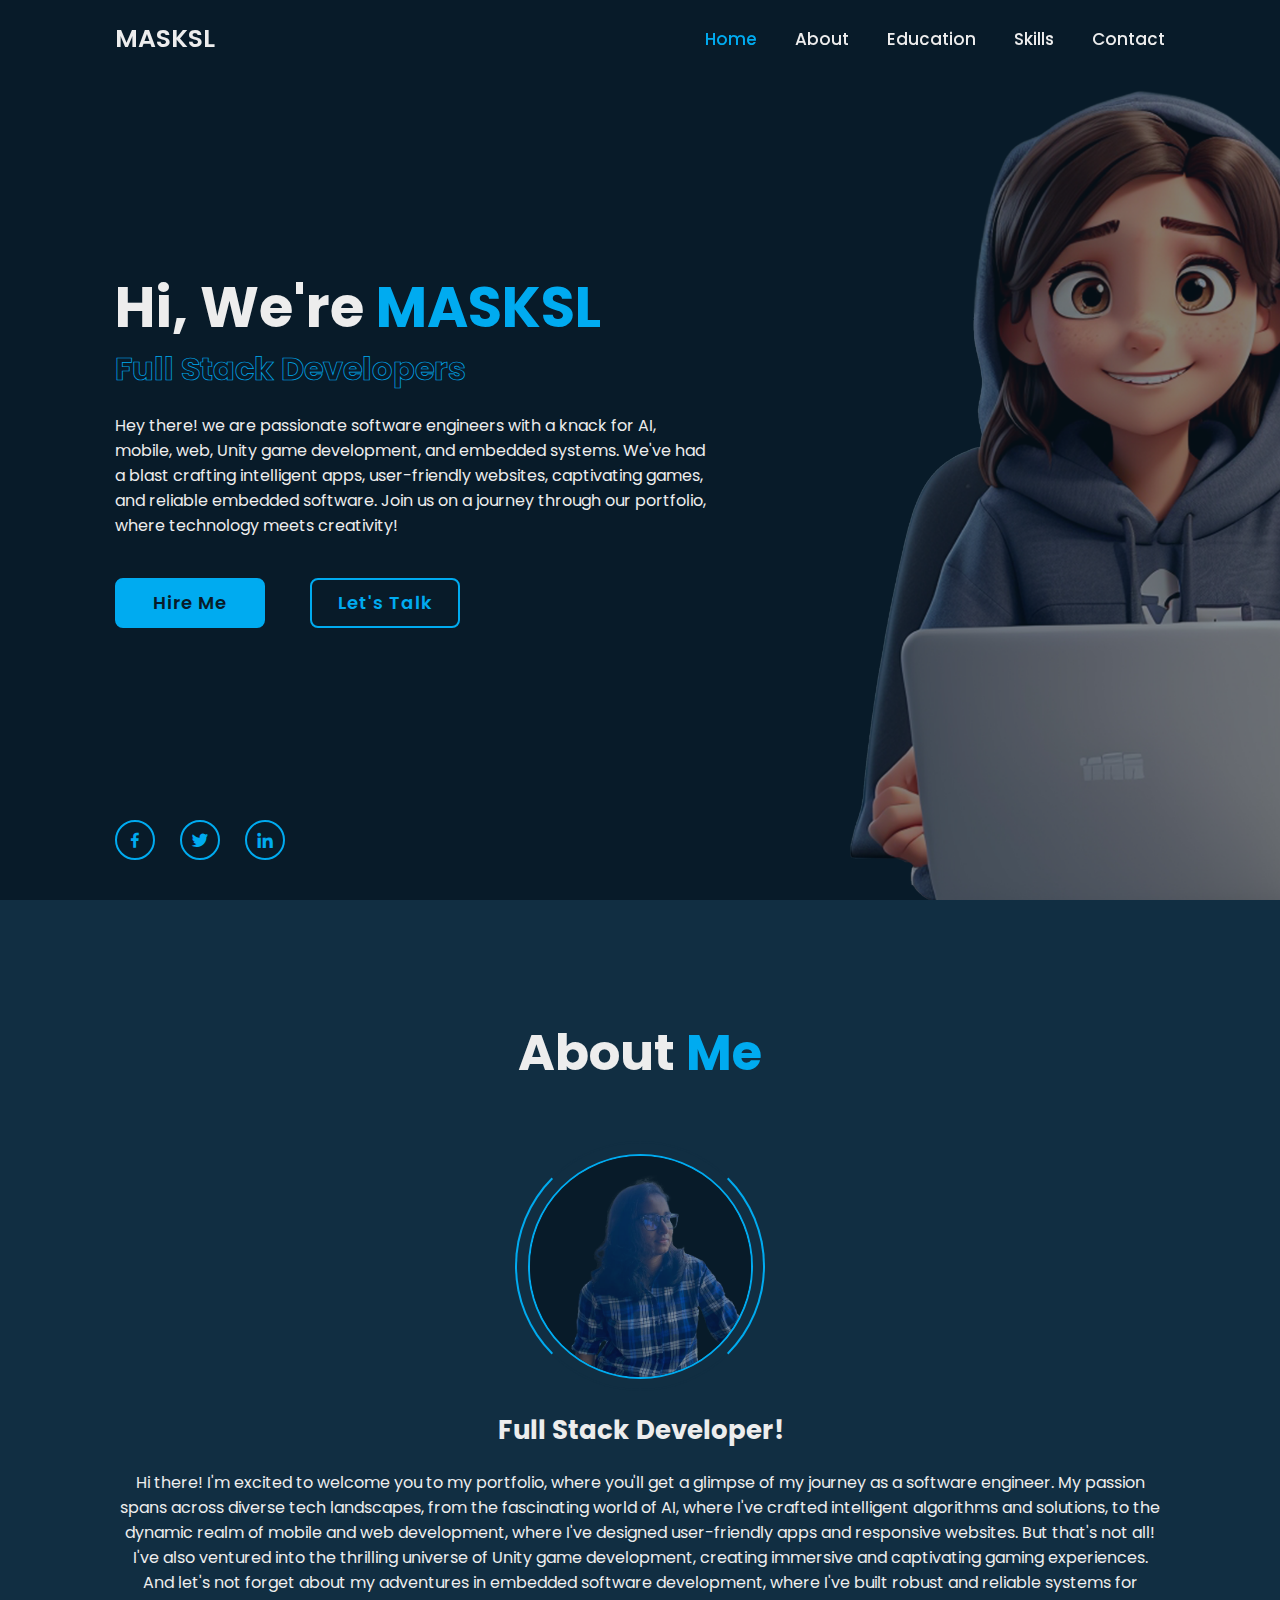
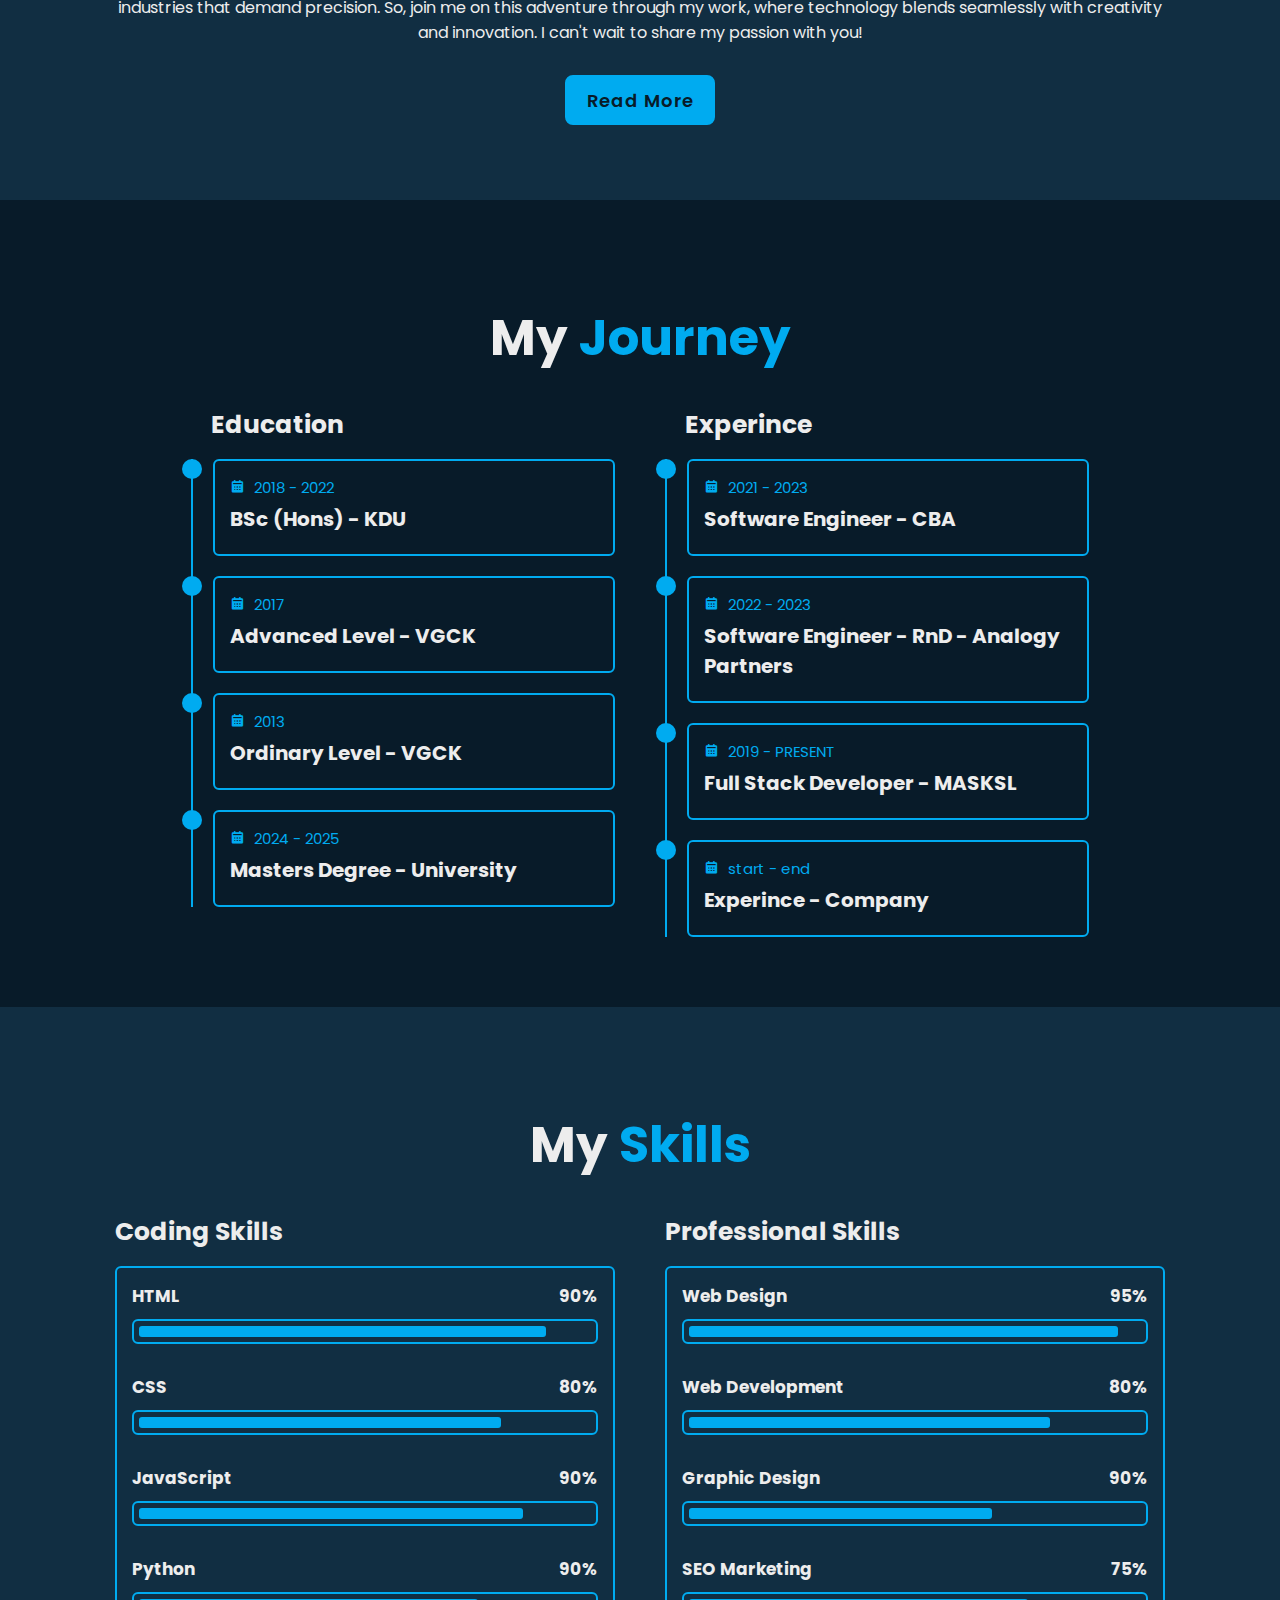
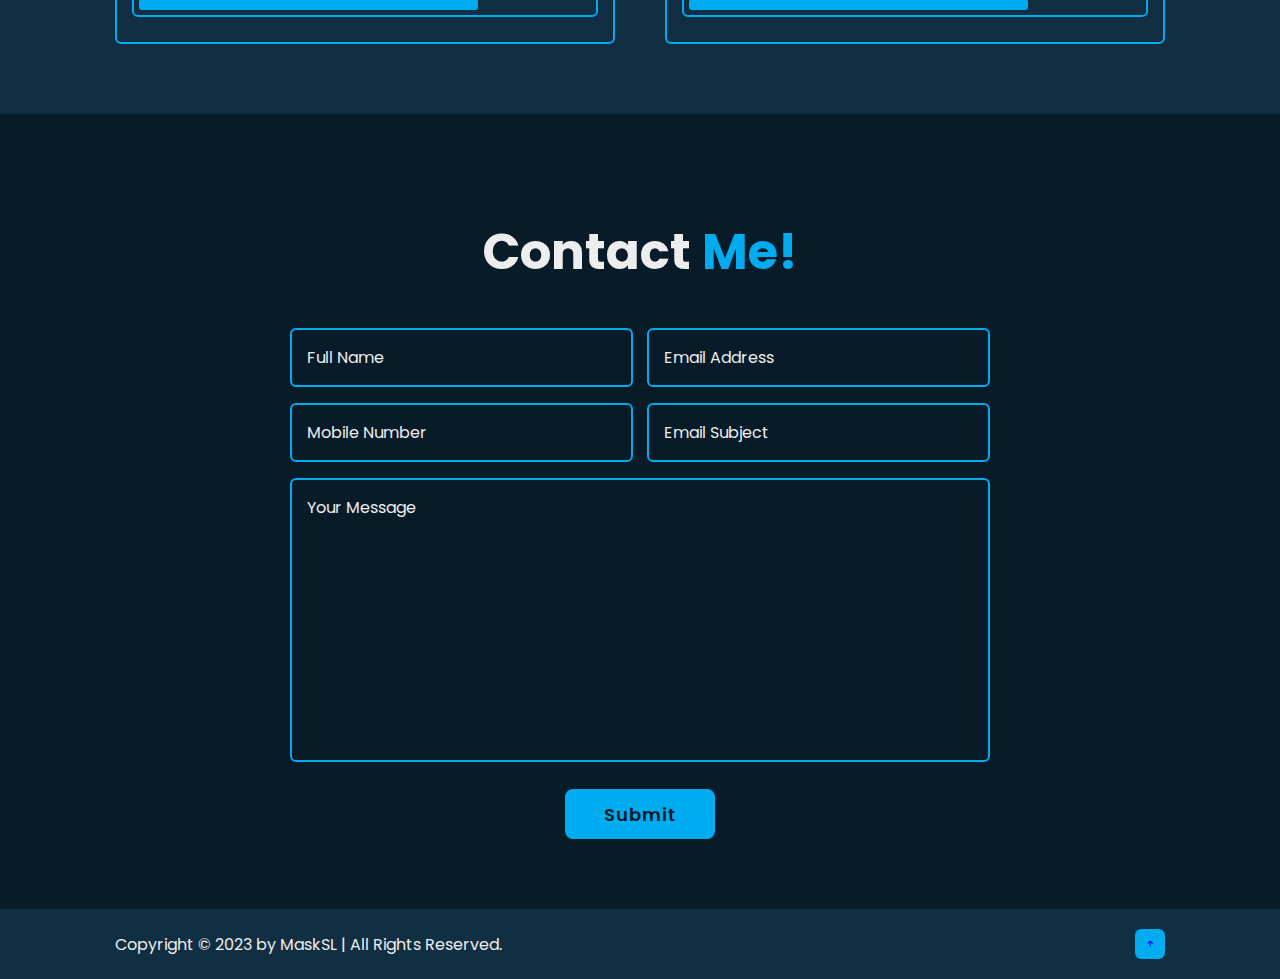
==== index.html @ a78fcccd "updating index, css and javascript" ====
<!DOCTYPE html>
<html lang="en">

<head>
    <meta charset="UTF-8">
    <meta http-equiv="X-UA-Compatible" content="IE=edge">
    <meta name="viewport" content="width=device-width, initial-scale=1.0">
    <title>Complete Responsive Personal Portfolio Website HTML CSS Javascript | Codehal</title>

    <link rel="stylesheet" href="css/style.css">

    <!-- box icons -->
    <link href='https://unpkg.com/boxicons@2.1.4/css/boxicons.min.css' rel='stylesheet'>
</head>

<body>

    <!-- header design -->
    <header class="header">
        <a href="#" class="logo">MASKSL</a>

        <div class="bx bx-menu" id="menu-icon"></div>

        <nav class="navbar">
            <a href="#home" class="active">Home</a>
            <a href="#about">About</a>
            <a href="#education">Education</a>
            <a href="#skills">Skills</a>
            <a href="#contact">Contact</a>
        </nav>
    </header>

    <!-- home section design -->
    <section class="home" id="home">
        <div class="home-content">
            <h1>Hi, We're <span>MASKSL</span></h1>
            <div class="text-animate">
                <h3>Full Stack Developers</h3>
            </div>
            <p>Hey there! we are passionate software engineers with a knack for AI, mobile, web, Unity game 
                development, and embedded systems. We've had a blast crafting intelligent apps, user-friendly 
                websites, captivating games, and reliable embedded software. Join us on a journey through 
                our portfolio, where technology meets creativity! </p>

                <div class="btn-box">
                    <a href="#" class="btn">Hire Me</a>
                    <a href="#" class="btn">Let's Talk</a>
                </div>
        </div>

        <div class="home-sci">
            <a href="#"><i class="bx bxl-facebook"></i></a>
            <a href="#"><i class="bx bxl-twitter"></i></a>
            <a href="#"><i class="bx bxl-linkedin"></i></a>
        </div>

        <div class="home-imgHover"></div>
    </section>

    <!-- about section design -->
    <section class="about" id="about">
        <h2 class="heading">About <span>Me</span></h2>

        <div class="about-img">
            <img src="images/about3.png" alt="">
            <span class="circle-spin"></span>
        </div>

        <div class="about-content">
            <h3>Full Stack Developer!</h3>
            <p>Hi there! I'm excited to welcome you to my portfolio, where you'll get 
                a glimpse of my journey as a software engineer. My passion spans 
                across diverse tech landscapes, from the fascinating world of AI, 
                where I've crafted intelligent algorithms and solutions, to the 
                dynamic realm of mobile and web development, where I've designed 
                user-friendly apps and responsive websites.

                But that's not all! I've also ventured into the thrilling universe 
                of Unity game development, creating immersive and captivating gaming 
                experiences. And let's not forget about my adventures in embedded 
                software development, where I've built robust and reliable systems 
                for industries that demand precision.
                
                So, join me on this adventure through my work, where technology 
                blends seamlessly with creativity and innovation. I can't wait 
                to share my passion with you!</p>

                <div class="btn-box btns">
                    <a href="#" class="btn">Read More</a>
                </div>
        </div>
    </section>

    <!-- education section design -->
    <section class="education" id="education">
        <h2 class="heading">My <span>Journey</span></h2>

        <div class="education-row">
            <div class="education-column">
                <h3 class="title">Education</h3>

                <div class="education-box">
                    <div class="education-content">
                        <div class="content">
                            <div class="year"><i class="bx bxs-calendar"></i> 2018 - 2022</div>
                            <h3>BSc (Hons) - KDU</h3>
                            <p></p>
                        </div>
                    </div>

                    <div class="education-content">
                        <div class="content">
                            <div class="year"><i class="bx bxs-calendar"></i> 2017 </div>
                            <h3>Advanced Level - VGCK</h3>
                            <p></p>
                        </div>
                    </div>

                    <div class="education-content">
                        <div class="content">
                            <div class="year"><i class="bx bxs-calendar"></i> 2013 </div>
                            <h3>Ordinary Level - VGCK</h3>
                            <p></p>
                        </div>
                    </div>

                    <div class="education-content">
                        <div class="content">
                            <div class="year"><i class="bx bxs-calendar"></i> 2024 - 2025 </div>
                            <h3>Masters Degree - University</h3>
                            <p></p>
                        </div>
                    </div>
                </div>
            </div>

            <div class="education-column">
                <h3 class="title">Experince</h3>

                <div class="education-box">
                    <div class="education-content">
                        <div class="content">
                            <div class="year"><i class="bx bxs-calendar"></i> 2021 - 2023</div>
                            <h3>Software Engineer - CBA</h3>
                            <p></p>
                        </div>
                    </div>

                    <div class="education-content">
                        <div class="content">
                            <div class="year"><i class="bx bxs-calendar"></i> 2022 - 2023 </div>
                            <h3>Software Engineer - RnD - Analogy Partners </h3>
                            <p></p>
                        </div>
                    </div>

                    <div class="education-content">
                        <div class="content">
                            <div class="year"><i class="bx bxs-calendar"></i> 2019 - PRESENT </div>
                            <h3>Full Stack Developer - MASKSL</h3>
                            <p></p>
                        </div>
                    </div>

                    <div class="education-content">
                        <div class="content">
                            <div class="year"><i class="bx bxs-calendar"></i> start - end </div>
                            <h3>Experince - Company</h3>
                            <p></p>
                        </div>
                    </div>
                </div>
            </div>
        </div>
    </section>

    <!-- skills section design -->
    <section class="skills" id="skills">
        <h2 class="heading">My <span>Skills</span></h2>

        <div class="skills-row">
            <div class="skills-column">
                <h3 class="title">Coding Skills</h3>

                <div class="skills-box">
                    <div class="skills-content">
                        <div class="progress">
                            <h3>HTML <span>90%</span></h3>
                            <div class="bar"><span></span></div>
                        </div>

                        <div class="progress">
                            <h3>CSS <span>80%</span></h3>
                            <div class="bar"><span></span></div>
                        </div>

                        <div class="progress">
                            <h3>JavaScript <span>90%</span></h3>
                            <div class="bar"><span></span></div>
                        </div>

                        <div class="progress">
                            <h3>Python <span>90%</span></h3>
                            <div class="bar"><span></span></div>
                        </div>
                    </div>
                </div>
            </div>

            <div class="skills-column">
                <h3 class="title">Professional Skills</h3>

                <div class="skills-box">
                    <div class="skills-content">
                        <div class="progress">
                            <h3>Web Design<span>95%</span></h3>
                            <div class="bar"><span></span></div>
                        </div>

                        <div class="progress">
                            <h3>Web Development <span>80%</span></h3>
                            <div class="bar"><span></span></div>
                        </div>

                        <div class="progress">
                            <h3>Graphic Design <span>90%</span></h3>
                            <div class="bar"><span></span></div>
                        </div>

                        <div class="progress">
                            <h3>SEO Marketing <span>75%</span></h3>
                            <div class="bar"><span></span></div>
                        </div>
                    </div>
                </div>
            </div>
        </div>
    </section>

    <!-- contact section design -->
    <section class="contact" id="contact">
        <h2 class="heading">Contact <span>Me!</span></h2>
    
        <form action="#">
            <div class="input-box">
                <div class="input-field">
                    <input type="text" placeholder="Full Name" required>
                    <span class="focus"></span>
                </div>
                <div class="input-field">
                    <input type="text" placeholder="Email Address" required>
                    <span class="focus"></span>
                </div>
            </div>

            <div class="input-box">
                <div class="input-field">
                    <input type="number" placeholder="Mobile Number" required>
                    <span class="focus"></span>
                </div>
                <div class="input-field">
                    <input type="text" placeholder="Email Subject" required>
                    <span class="focus"></span>
                </div>
            </div>

            <div class="textarea-field">
                <textarea name="" id="" cols="30" rows="10" placeholder="Your Message" required></textarea>
                <span class="focus"></span>
            </div>

            <div class="btn-box btns">
                <button type="submit" class="btn">Submit</button>
            </div>
        </form>
    </section>

    <!-- footer design -->
    <footer class="footer">
        <div class="footer-text">
            <p>Copyright &copy; 2023 by MaskSL | All Rights Reserved.</p>
        </div>

        <div class="footer-iconTop">
            <a href="#"><i class="bx bx-up-arrow-alt"></i></a>
        </div>
    </footer>


    <script src="js/script.js"></script>
</body>

</html>
---- css/style.css ----
@import url('https://fonts.googleapis.com/css2?family=Poppins:wght@300;400;500;600;700;800;900&display=swap');

* {
    margin: 0;
    padding: 0;
    box-sizing: border-box;
    text-decoration: none;
    border: none;
    outline: none;
    scroll-behavior: smooth;
    font-family: 'Poppins', sans-serif;
}

:root {
    --bg-color: #081b29;
    --second-bg-color: #112e42;
    --text-color: #ededed;
    --main-color: #00abf0;
}

html {
    font-size: 62.5%;
    overflow-x: hidden;
}

body {
    background: var(--bg-color);
    color: var(--text-color);
}

.header {
    position: fixed;
    top: 0;
    left: 0;
    width: 100%;
    padding: 2rem 9%;
    background: transparent;
    display: flex;
    justify-content: space-between;
    align-items: center;
    z-index: 100;
}

.logo {
    font-size: 2.5rem;
    color: var(--text-color);
    font-weight: 600;
}

.navbar a {
    font-size: 1.7rem;
    color: var(--text-color);
    font-weight: 500;
    margin-left: 3.5rem;
    transition: .3s;
}

.navbar a:hover,
.navbar a.active {
    color: var(--main-color);
}

#menu-icon {
    font-size: 3.6rem;
    color: var(--text-color);
    cursor: pointer;
    display: none;
}

section {
    min-height: 100vh;
    padding: 10rem 9% 2rem;
}

.home {
    display: flex;
    align-items: center;
    padding: 0 9%;
    background: url('/images/home o.png') no-repeat; 
    background-size: cover;
    background-position: center;
}

.home-content {
    max-width: 60rem;
}

.home-content h1 {
    font-size: 5.6rem;
    font-weight: 700;
    line-height: 1.3;
}

.home-content .text-animate {
    position: relative;
    width: 42.8rem;
}

.home-content .text-animate h3 {
    font-size: 3.2rem;
    font-weight: 700;
    color: transparent;
    -webkit-text-stroke: .7px var(--main-color);
}

.home-content p {
    font-size: 1.6rem;
    margin: 2rem 0 4rem;
}

.btn-box {
    position: relative;
    display: flex;
    justify-content: space-between;
    width: 34.5rem;
    height: 5rem;
}

.btn-box .btn {
    position: relative;
    display: inline-flex;
    justify-content: center;
    align-items: center;
    width: 15rem;
    height: 100%;
    background: var(--main-color);
    border: .2rem solid var(--main-color);
    border-radius: .8rem;
    font-size: 1.8rem;
    font-weight: 600;
    letter-spacing: .1rem;
    color: var(--bg-color);
    z-index: 1;
    overflow: hidden;
    transition: .5s;
}

.btn-box .btn:hover {
    color: var(--main-color);
}

.btn-box .btn:nth-child(2) {
    background: transparent;
    color: var(--main-color);
}

.btn-box .btn:nth-child(2):hover {
    color: var(--bg-color);
}

.btn-box .btn:nth-child(2)::before {
    background: var(--main-color);
}

.btn-box .btn::before {
    content: '';
    position: absolute;
    top: 0;
    left: 0;
    width: 0;
    height: 100%;
    background: var(--bg-color);
    z-index: -1;
    transition: .5s;
}

.btn-box .btn:hover::before {
    width: 100%;
}

.home-sci {
    position: absolute;
    bottom: 4rem;
    width: 170px;
    display: flex;
    justify-content: space-between;
}

.home-sci a {
    position: relative;
    display: inline-flex;
    justify-content: center;
    align-items: center;
    width: 40px;
    height: 40px;
    background: transparent;
    border: .2rem solid var(--main-color);
    border-radius: 50%;
    font-size: 20px;
    color: var(--main-color);
    z-index: 1;
    overflow: hidden;
    transition: .5s;
}

.home-sci a:hover {
    color: var(--bg-color);
}

.home-sci a::before {
    content: '';
    position: absolute;
    top: 0;
    left: 0;
    width: 0;
    height: 100%;
    background: var(--main-color);
    z-index: -1;
    transition: .5s;
}

.home-sci a:hover::before {
    width: 100%;
}

.home-imgHover {
    position: absolute;
    top: 0;
    right: 0;
    width: 50%;
    height: 100%;
    background: transparent;
    transition: 3s;
}

.home-imgHover:hover {
    background: var(--bg-color);
    opacity: .8;
}

.about {
    display: flex;
    justify-content: center;
    align-items: center;
    flex-direction: column;
    gap: 2rem;
    background: var(--second-bg-color);
    padding-bottom: 6rem;
}

.heading {
    font-size: 5rem;
    margin-bottom: 3rem;
    text-align: center;
}

span {
    color: var(--main-color);
}

.about-img {
    position: relative;
    width: 25rem;
    height: 25rem;
    border-radius: 50%;
    display: flex;
    justify-content: center;
    align-items: center;
}

.about-img img {
    width: 90%;
    border-radius: 50%;
    border: .2rem solid var(--main-color);
}

.about-img .circle-spin {
    position: absolute;
    top: 50%;
    left: 50%;
    transform: translate(-50%, -50%) rotate(0);
    width: 100%;
    height: 100%;
    border-radius: 50%;
    border-top: .2rem solid var(--second-bg-color);
    border-bottom: .2rem solid var(--second-bg-color);
    border-left: .2rem solid var(--main-color);
    border-right: .2rem solid var(--main-color);
}

.about-content {
    text-align: center;
}

.about-content h3 {
    font-size: 2.6rem;
}

.about-content p {
    font-size: 1.6rem;
    margin: 2rem 0 3rem;
}

.btn-box.btns {
    display: inline-block;
    width: 15rem;
}

.btn-box.btns a::before {
    background: var(--second-bg-color);
}

.education {
    display: flex;
    justify-content: center;
    align-items: center;
    flex-direction: column;
    min-height: auto;
    padding-bottom: 5rem;
}

.education .education-row {
    display: flex;
    flex-wrap: wrap;
    gap: 5rem;
}

.education-row .education-column {
    flex: 1 1 40rem;
}

.education-column .title {
    font-size: 2.5rem;
    margin: 0 0 1.5rem 2rem;
}

.education-column .education-box {
    border-left: .2rem solid var(--main-color);
}

.education-box .education-content {
    position: relative;
    padding-left: 2rem;
}

.education-box .education-content::before {
    content: '';
    position: absolute;
    top: 0;
    left: -1.1rem;
    width: 2rem;
    height: 2rem;
    background: var(--main-color);
    border-radius: 50%;
}

.education-content .content {
    position: relative;
    padding: 1.5rem;
    border: .2rem solid var(--main-color);
    border-radius: .6rem;
    margin-bottom: 2rem;
    overflow: hidden;
}

.education-content .content::before {
    content: '';
    position: absolute;
    top: 0;
    left: 0;
    width: 0;
    height: 100%;
    background: var(--second-bg-color);
    z-index: -1;
    transition: .5s;
}

.education-content .content:hover::before {
    width: 100%;
}

.education-content .content .year {
    font-size: 1.5rem;
    color: var(--main-color);
    padding-bottom: .5rem;
}

.education-content .content .year i {
    padding-right: .5rem;
}

.education-content .content h3 {
    font-size: 2rem;
}

.education-content .content p {
    font-size: 1.6rem; 
    padding-top: .5rem;
}

.skills {
    min-height: auto;
    padding-bottom: 7rem;
    background: var(--second-bg-color);
}

.skills .skills-row {
    display: flex;
    flex-wrap: wrap;
    gap: 5rem;
}

.skills-row .skills-column {
    flex: 1 1 40rem;
}

.skills-column .title {
    font-size: 2.5rem;
    margin: 0 0 1.5rem;
}

.skills-box .skills-content {
    position: relative;
    border: .2rem solid var(--main-color);
    border-radius: .6rem;
    padding: .5rem 1.5rem;
    z-index: 1;
    overflow: hidden;
}

.skills-box .skills-content::before {
    content: '';
    position: absolute;
    top: 0;
    left: 0;
    width: 0;
    height: 100%;
    background: var(--bg-color);
    z-index: -1;
    transition: .5s;
}

.skills-box .skills-content:hover::before {
    width: 100%;
}

.skills-content .progress {
    padding: 1rem 0;
}

.skills-content .progress h3 {
    font-size: 1.7rem;
    display: flex;
    justify-content: space-between;
}

.skills-content .progress h3 span {
    color: var(--text-color);
}

.skills-content .progress .bar {
    height: 2.5rem;
    border-radius: .6rem;
    border: .2rem solid var(--main-color);
    padding: .5rem;
    margin: 1rem 0;
}

.skills-content .progress .bar span {
    display: block;
    height: 100%;
    border-radius: .3rem;
    background: var(--main-color);
}

.skills-column:nth-child(1) .skills-content .progress:nth-child(1) .bar span {
    width: 90%;
}

.skills-column:nth-child(1) .skills-content .progress:nth-child(2) .bar span {
    width: 80%;
}

.skills-column:nth-child(1) .skills-content .progress:nth-child(3) .bar span {
    width: 85%;
}

.skills-column:nth-child(1) .skills-content .progress:nth-child(4) .bar span {
    width: 75%;
}

.skills-column:nth-child(2) .skills-content .progress:nth-child(1) .bar span {
    width: 95%;
}

.skills-column:nth-child(2) .skills-content .progress:nth-child(2) .bar span {
    width: 80%;
}

.skills-column:nth-child(2) .skills-content .progress:nth-child(3) .bar span {
    width: 67%;
}

.skills-column:nth-child(2) .skills-content .progress:nth-child(4) .bar span {
    width: 75%;
}

.contact {
    min-height: auto;
    padding-bottom: 7rem;
}

.contact form {
    max-width: 70rem;
    margin: 0 auto;
    text-align: center;
}

.contact form .input-box{
    position: relative;
    display: flex;
    justify-content: space-between;
    flex-wrap: wrap;
}

.contact form .input-box .input-field {
    position: relative;
    width: 49%;
    margin: .8rem 0;
}

.contact form .input-box .input-field input,
.contact form .textarea-field textarea {
    width: 100%;
    height: 100%;
    padding: 1.5rem;
    font-size: 1.6rem;
    color: var(--text-color);
    background: transparent;
    border-radius: .6rem;
    border: .2rem solid var(--main-color);
}

.contact form .input-box .input-field input::placeholder,
.contact form .textarea-field textarea::placeholder {
    color: var(--text-color);
}

.contact form .focus {
    position: absolute;
    top: 0;
    left: 0;
    width: 0;
    height: 100%;
    background: var(--second-bg-color);
    border-radius: .6rem;
    z-index: -1;
    transition: .5s;
}

.contact form .input-box .input-field input:focus~.focus,
.contact form .input-box .input-field input:valid~.focus,
.contact form .textarea-field textarea:focus~.focus 
.contact form .textarea-field textarea:valid~.focus{
    width: 100%
}

.contact form .textarea-field {
    position: relative;
    margin: .8rem 0 2.7rem;
    display: flex;
}

.contact form .textarea-field textarea {
    resize: none;
}

.contact form .btn-box.btns .btn {
    cursor: pointer;
}

.footer {
    display: flex;
    justify-content: space-between;
    align-items: center;
    flex-wrap: wrap;
    padding: 2rem 9%;
    background: var(--second-bg-color);
}

.footer-text p {
    font-size: 1.6rem;
}

.footer-iconTop a {
    position: relative;
    display: inline-flex;
    justify-content: center;
    align-items: center;
    padding: .8rem;
    background: var(--main-color);
    border: .2rem solid var(--main-color);
    border-radius: .6rem;
}
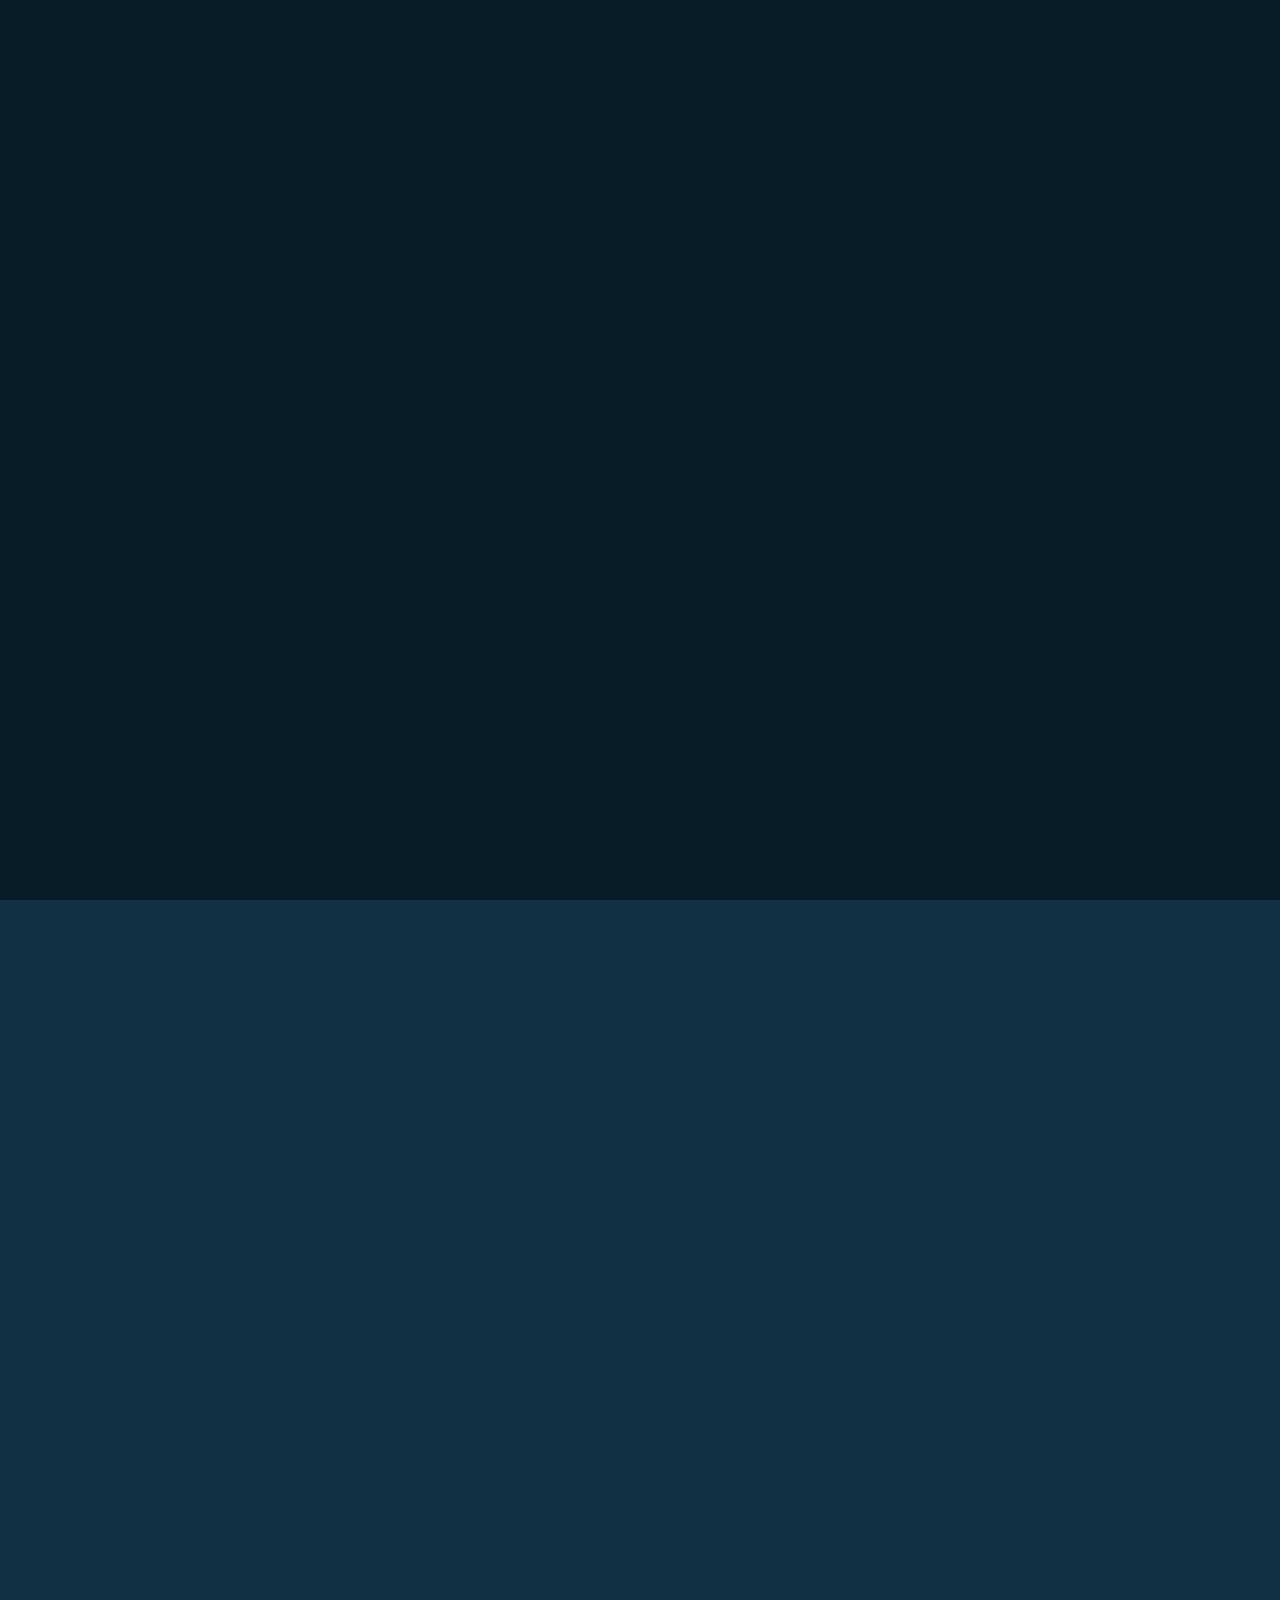
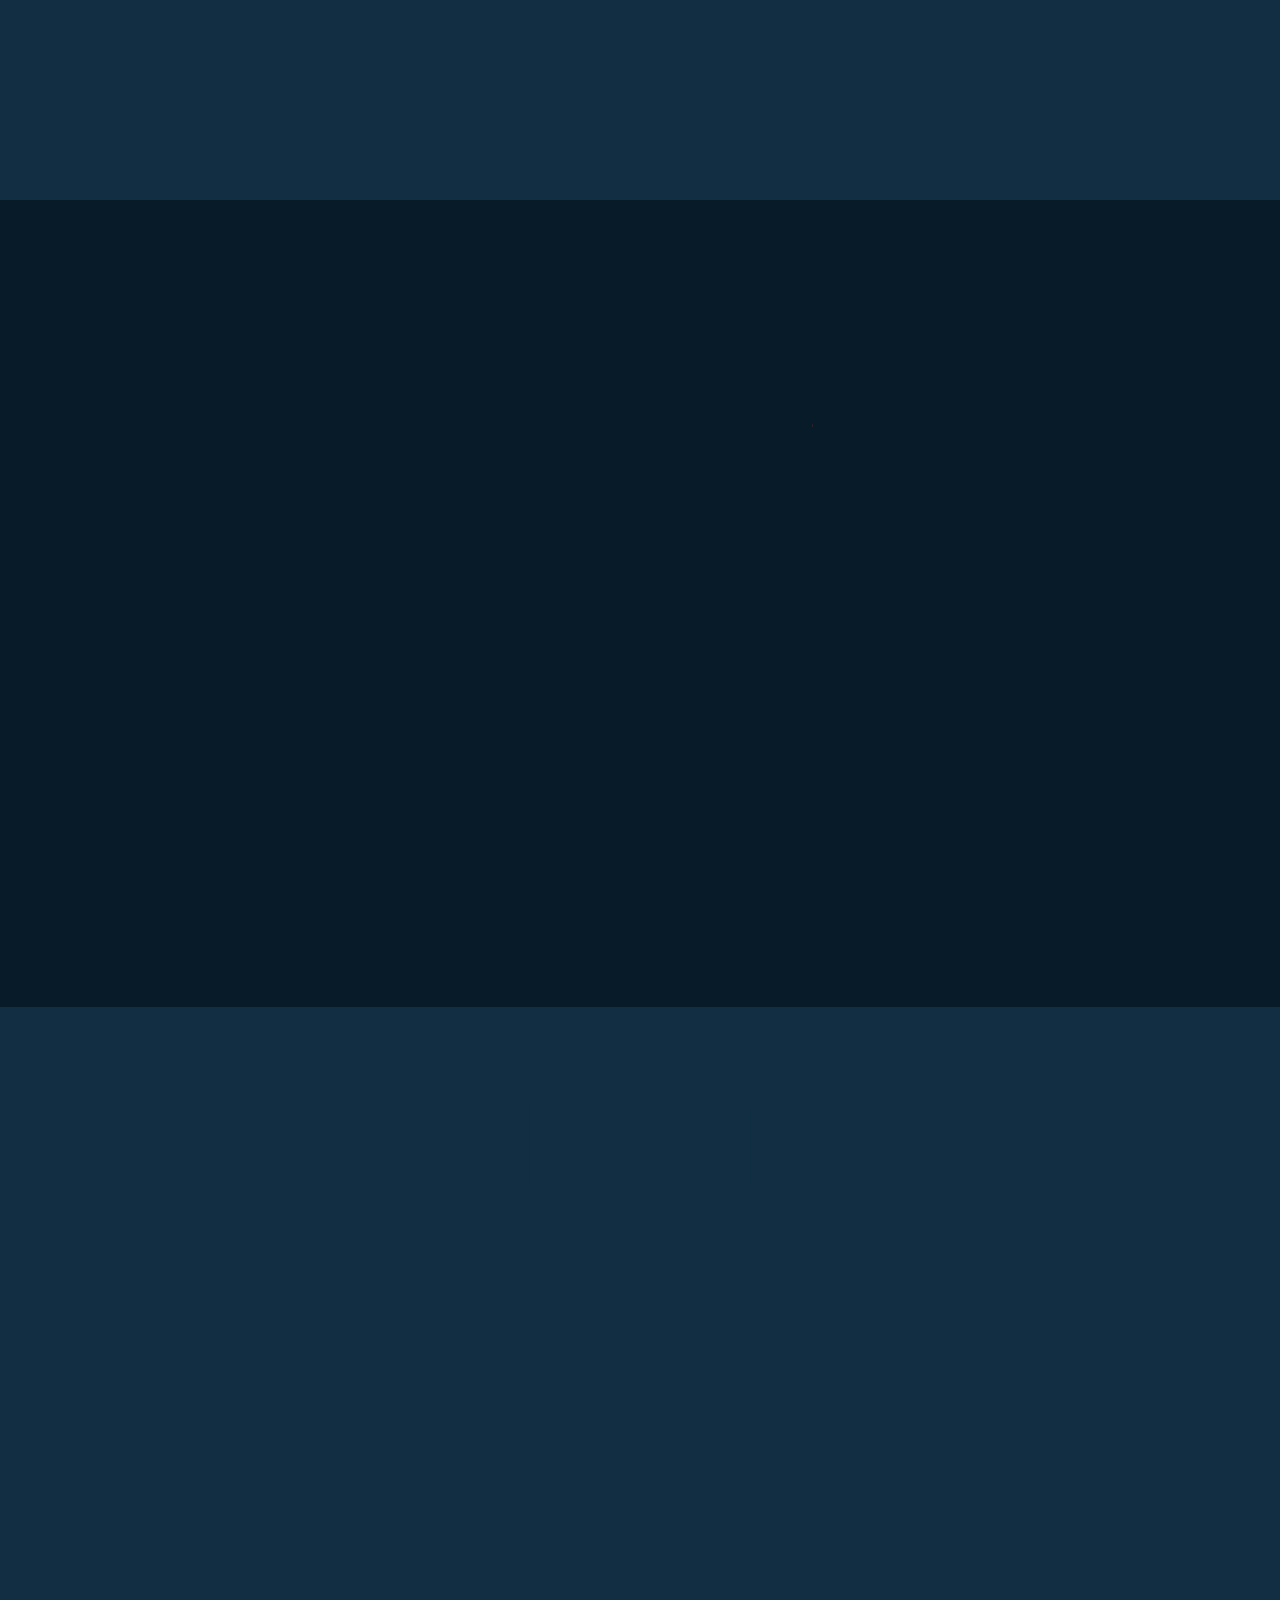
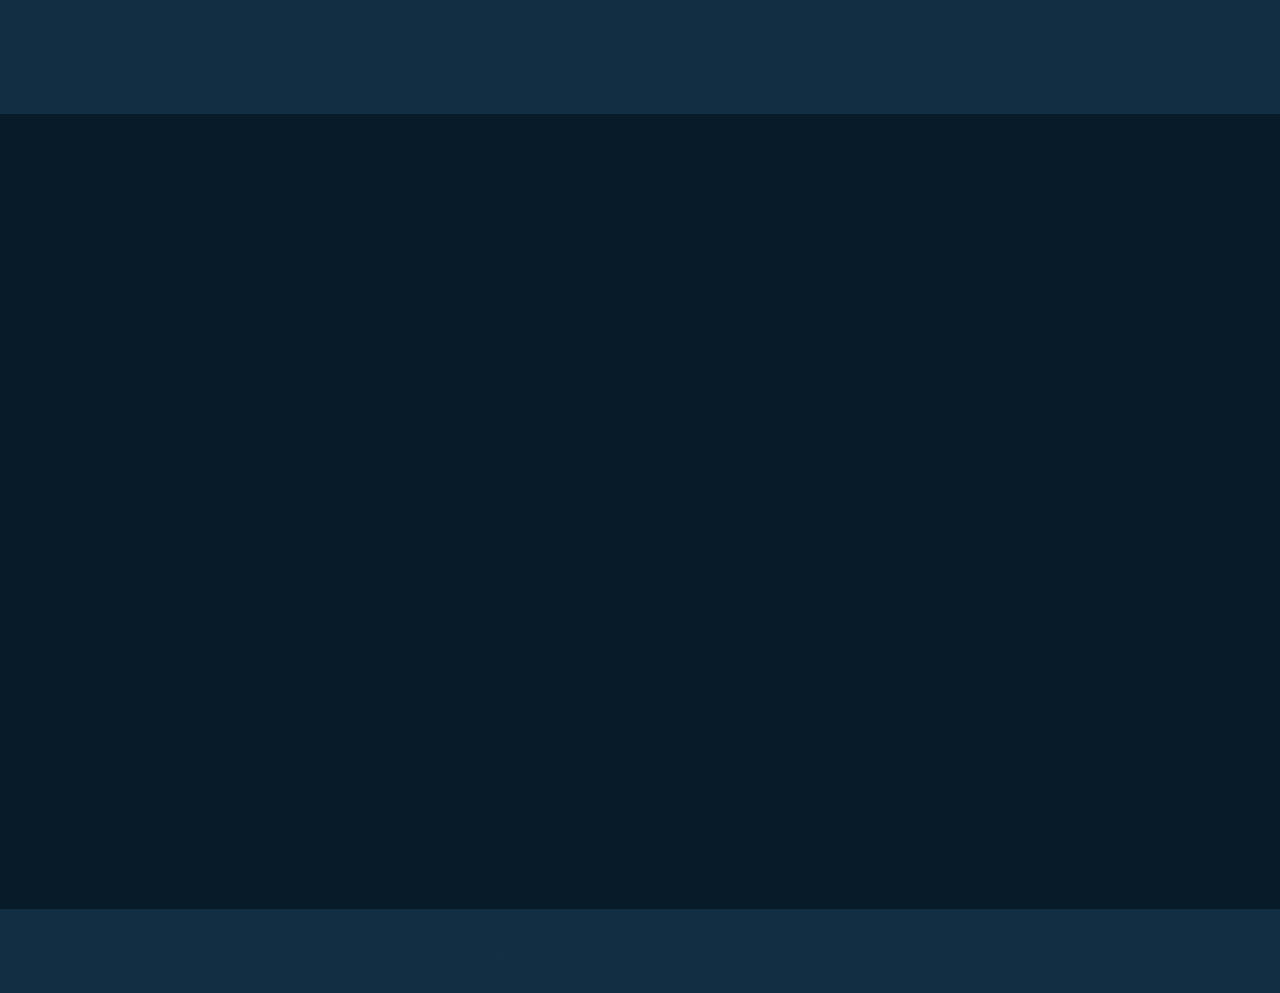
==== commit d854f7cc: "Update Code" ====
--- a/index.html
+++ b/index.html
@@ -5,7 +5,7 @@
     <meta charset="UTF-8">
     <meta http-equiv="X-UA-Compatible" content="IE=edge">
     <meta name="viewport" content="width=device-width, initial-scale=1.0">
-    <title>Complete Responsive Personal Portfolio Website HTML CSS Javascript | Codehal</title>
+    <title>Masksl Portfolio</title>
 
     <link rel="stylesheet" href="css/style.css">
 
@@ -17,7 +17,7 @@
 
     <!-- header design -->
     <header class="header">
-        <a href="#" class="logo">MASKSL</a>
+        <a href="#" class="logo">MASKSL<span class="animate" style="--i:1;"></span></a>
 
         <div class="bx bx-menu" id="menu-icon"></div>
 
@@ -26,25 +26,34 @@
             <a href="#about">About</a>
             <a href="#education">Education</a>
             <a href="#skills">Skills</a>
+            <a href="/projects.html">Projects</a>
             <a href="#contact">Contact</a>
+            <a href="#">BLOG</a>
+
+            <span class="active-nav"></span>
+            <span class="animate" style="--i:2;"></span>
         </nav>
     </header>
 
     <!-- home section design -->
-    <section class="home" id="home">
+    <section class="home show-animate" id="home">
         <div class="home-content">
-            <h1>Hi, We're <span>MASKSL</span></h1>
+            <h1>Hi, I'm <span>Sanduni.</span><span class="animate" style="--i:2;"></span></h1>
             <div class="text-animate">
-                <h3>Full Stack Developers</h3>
-            </div>
-            <p>Hey there! we are passionate software engineers with a knack for AI, mobile, web, Unity game 
-                development, and embedded systems. We've had a blast crafting intelligent apps, user-friendly 
-                websites, captivating games, and reliable embedded software. Join us on a journey through 
-                our portfolio, where technology meets creativity! </p>
+                <h3>Software Engineer</h3>
+                <span class="animate" style="--i:3;"></span>
+            </div>
+            <p>Hey there! I'm a passionate software engineer with a knack for AI, mobile, web, Unity game 
+                development, and embedded systems. I had a blast crafting intelligent apps, user-friendly 
+                websites, captivating games, and reliable embedded software. Join me on a journey through 
+                my portfolio, where technology meets creativity! 
+                <span class="animate" style="--i:4;"></span>
+            </p>
 
                 <div class="btn-box">
                     <a href="#" class="btn">Hire Me</a>
                     <a href="#" class="btn">Let's Talk</a>
+                    <span class="animate" style="--i:5;"></span>
                 </div>
         </div>
 
@@ -52,22 +61,25 @@
             <a href="#"><i class="bx bxl-facebook"></i></a>
             <a href="#"><i class="bx bxl-twitter"></i></a>
             <a href="#"><i class="bx bxl-linkedin"></i></a>
+            <span class="animate" style="--i:6;"></span>
         </div>
 
         <div class="home-imgHover"></div>
+        <span class="animate home-img" style="--i:7;"></span>
     </section>
 
     <!-- about section design -->
     <section class="about" id="about">
-        <h2 class="heading">About <span>Me</span></h2>
+        <h2 class="heading">About <span>Me</span><span class="animate scroll" style="--i:1;"></span></h2>
 
         <div class="about-img">
-            <img src="images/about3.png" alt="">
+            <img src="images/about4.png" alt="">
             <span class="circle-spin"></span>
+            <span class="animate scroll" style="--i:2;"></span>
         </div>
 
         <div class="about-content">
-            <h3>Full Stack Developer!</h3>
+            <h3>Full Stack Developer!<span class="animate scroll" style="--i:3;"></span></h3>
             <p>Hi there! I'm excited to welcome you to my portfolio, where you'll get 
                 a glimpse of my journey as a software engineer. My passion spans 
                 across diverse tech landscapes, from the fascinating world of AI, 
@@ -83,21 +95,24 @@
                 
                 So, join me on this adventure through my work, where technology 
                 blends seamlessly with creativity and innovation. I can't wait 
-                to share my passion with you!</p>
+                to share my passion with you!
+                <span class="animate scroll" style="--i:4;"></span>
+            </p>
 
                 <div class="btn-box btns">
-                    <a href="#" class="btn">Read More</a>
+                    <a href="/projects.html" class="btn">Read More</a>
+                    <span class="animate scroll" style="--i:5;"></span>
                 </div>
         </div>
     </section>
 
     <!-- education section design -->
     <section class="education" id="education">
-        <h2 class="heading">My <span>Journey</span></h2>
+        <h2 class="heading">My <span>Journey</span><span class="animate scroll" style="--i:1;"></span></h2>
 
         <div class="education-row">
             <div class="education-column">
-                <h3 class="title">Education</h3>
+                <h3 class="title">Education<span class="animate scroll" style="--i:2;"></span></h3>
 
                 <div class="education-box">
                     <div class="education-content">
@@ -131,11 +146,13 @@
                             <p></p>
                         </div>
                     </div>
+
+                    <span class="animate scroll" style="--i:3;"></span>
                 </div>
             </div>
 
             <div class="education-column">
-                <h3 class="title">Experince</h3>
+                <h3 class="title">Experince<span class="animate scroll" style="--i:5;"></span></h3>
 
                 <div class="education-box">
                     <div class="education-content">
@@ -169,6 +186,8 @@
                             <p></p>
                         </div>
                     </div>
+
+                    <span class="animate scroll" style="--i:6;"></span>
                 </div>
             </div>
         </div>
@@ -176,11 +195,11 @@
 
     <!-- skills section design -->
     <section class="skills" id="skills">
-        <h2 class="heading">My <span>Skills</span></h2>
+        <h2 class="heading">My <span>Skills</span><span class="animate scroll" style="--i:1;"></span></h2>
 
         <div class="skills-row">
             <div class="skills-column">
-                <h3 class="title">Coding Skills</h3>
+                <h3 class="title">Coding Skills<span class="animate scroll" style="--i:2;"></span></h3>
 
                 <div class="skills-box">
                     <div class="skills-content">
@@ -204,11 +223,13 @@
                             <div class="bar"><span></span></div>
                         </div>
                     </div>
+
+                    <span class="animate scroll" style="--i:3;"></span>
                 </div>
             </div>
 
             <div class="skills-column">
-                <h3 class="title">Professional Skills</h3>
+                <h3 class="title">Professional Skills<span class="animate scroll" style="--i:5;"></span></h3>
 
                 <div class="skills-box">
                     <div class="skills-content">
@@ -232,6 +253,8 @@
                             <div class="bar"><span></span></div>
                         </div>
                     </div>
+
+                    <span class="animate scroll" style="--i:6;"></span>
                 </div>
             </div>
         </div>
@@ -239,38 +262,46 @@
 
     <!-- contact section design -->
     <section class="contact" id="contact">
-        <h2 class="heading">Contact <span>Me!</span></h2>
+        <h2 class="heading">Contact <span>Me!</span><span class="animate scroll" style="--i:1;"></span></h2>
     
         <form action="#">
             <div class="input-box">
                 <div class="input-field">
-                    <input type="text" placeholder="Full Name" required>
+                    <input type="text" placeholder="Full Name" id="name" required>
                     <span class="focus"></span>
                 </div>
                 <div class="input-field">
-                    <input type="text" placeholder="Email Address" required>
+                    <input type="text" placeholder="Email Address" id="email" required>
                     <span class="focus"></span>
                 </div>
+
+                <span class="animate scroll" style="--i:3;"></span>
             </div>
 
             <div class="input-box">
                 <div class="input-field">
-                    <input type="number" placeholder="Mobile Number" required>
+                    <input type="number" placeholder="Mobile Number" id="mobilenumber" required>
                     <span class="focus"></span>
                 </div>
                 <div class="input-field">
-                    <input type="text" placeholder="Email Subject" required>
+                    <input type="text" placeholder="Email Subject" id="subject" required>
                     <span class="focus"></span>
                 </div>
+
+                <span class="animate scroll" style="--i:5;"></span>
             </div>
 
             <div class="textarea-field">
-                <textarea name="" id="" cols="30" rows="10" placeholder="Your Message" required></textarea>
+                <textarea name="" id="message" cols="30" rows="10" placeholder="Your Message" required></textarea>
                 <span class="focus"></span>
+
+                <span class="animate scroll" style="--i:7;"></span>
             </div>
 
             <div class="btn-box btns">
-                <button type="submit" class="btn">Submit</button>
+                <button type="submit" class="btn" id="btn">Submit</button>
+
+                <span class="animate scroll" style="--i:9;"></span>
             </div>
         </form>
     </section>
@@ -279,14 +310,40 @@
     <footer class="footer">
         <div class="footer-text">
             <p>Copyright &copy; 2023 by MaskSL | All Rights Reserved.</p>
+
+            <span class="animate scroll" style="--i:1;"></span>
         </div>
 
         <div class="footer-iconTop">
             <a href="#"><i class="bx bx-up-arrow-alt"></i></a>
+
+            <span class="animate scroll" style="--i:3;"></span>
         </div>
     </footer>
 
-
+    <script src="https://smtpjs.com/v3/smtp.js"></script>
+    <script>
+        var btn = document.getElementById('btn');
+        btn.addEventListener('click', function(e){
+            e.preventDefault()
+            var name = document.getElementById('name').value;
+            var email = document.getElementById('email').value;
+            var mobilenumber = document.getElementById('mobilenumber').value;
+            var subject = document.getElementById('subject').value;
+            var message = document.getElementById('message').value;
+            var body = 'name: '+name + '<br/> email: ' + email + '<br/> subject: ' +subject + '<br/> message: '+ message;
+
+                Email.send({
+                    SecureToken : "a458e0fd-f3ef-4cf5-afec-c1ec28406d14",
+                    To : '1997sandunigunawardna8@gmail.com',
+                    From : "masksl7991@gmail.com",
+                    Subject : "Contact Message",
+                    Body : body
+                }).then(
+                    message => alert(message)
+                );
+            })
+    </script>
     <script src="js/script.js"></script>
 </body>
 
--- a/css/style.css
+++ b/css/style.css
@@ -16,6 +16,7 @@
     --second-bg-color: #112e42;
     --text-color: #ededed;
     --main-color: #00abf0;
+    --neon-box-shadow:0 0 .5rem #12f7ff;
 }
 
 html {
@@ -39,12 +40,22 @@
     justify-content: space-between;
     align-items: center;
     z-index: 100;
+    transition: .3s;
+}
+
+.header.sticky {
+    background: var(--bg-color);
 }
 
 .logo {
+    position: relative;
     font-size: 2.5rem;
     color: var(--text-color);
     font-weight: 600;
+}
+
+.navbar {
+    position: relative;
 }
 
 .navbar a {
@@ -61,6 +72,7 @@
 }
 
 #menu-icon {
+    position: relative;
     font-size: 3.6rem;
     color: var(--text-color);
     cursor: pointer;
@@ -76,19 +88,26 @@
     display: flex;
     align-items: center;
     padding: 0 9%;
-    background: url('/images/home o.png') no-repeat; 
+    background: url('/images/home2.png') no-repeat; 
     background-size: cover;
     background-position: center;
 }
 
 .home-content {
     max-width: 60rem;
+    z-index: 99;
 }
 
 .home-content h1 {
+    position: relative;
+    display: inline-block;
     font-size: 5.6rem;
     font-weight: 700;
     line-height: 1.3;
+}
+
+.home-content h1 span {
+    color: var(--text-color);
 }
 
 .home-content .text-animate {
@@ -101,9 +120,36 @@
     font-weight: 700;
     color: transparent;
     -webkit-text-stroke: .7px var(--main-color);
+    background-image: linear-gradient(var(--main-color), var(--main-color));
+    background-repeat: no-repeat;
+    -webkit-background-clip: text;
+    background-clip: text;
+    background-position: -33rem 0;
+}
+
+.home.show-animate .home-content .text-animate h3 {
+    animation: homeBgText 6s linear infinite;
+    animation-delay: 2s;
+}
+
+.home-content .text-animate h3::before {
+    content: '';
+    position: absolute;
+    top: 0;
+    left: 0;
+    width: 0;
+    height: 100%;
+    border-right: 2px solid var(--main-color);
+    z-index: -1;
+}
+
+.home.show-animate .home-content .text-animate h3::before {
+    animation: homeCursorText 6s linear infinite;
+    animation-delay: 2s;
 }
 
 .home-content p {
+    position: relative;
     font-size: 1.6rem;
     margin: 2rem 0 4rem;
 }
@@ -239,6 +285,7 @@
 }
 
 .heading {
+    position: relative;
     font-size: 5rem;
     margin-bottom: 3rem;
     text-align: center;
@@ -276,6 +323,7 @@
     border-bottom: .2rem solid var(--second-bg-color);
     border-left: .2rem solid var(--main-color);
     border-right: .2rem solid var(--main-color);
+    animation: aboutSpinner 8s linear infinite;
 }
 
 .about-content {
@@ -283,10 +331,13 @@
 }
 
 .about-content h3 {
+    position: relative;
+    display: inline-block;
     font-size: 2.6rem;
 }
 
 .about-content p {
+    position: relative;
     font-size: 1.6rem;
     margin: 2rem 0 3rem;
 }
@@ -320,11 +371,14 @@
 }
 
 .education-column .title {
+    position: relative;
+    display: inline-block;
     font-size: 2.5rem;
     margin: 0 0 1.5rem 2rem;
 }
 
 .education-column .education-box {
+    position: relative;
     border-left: .2rem solid var(--main-color);
 }
 
@@ -394,6 +448,12 @@
     background: var(--second-bg-color);
 }
 
+.skills h2 {
+    display: inline-block;
+    left: 50%;
+    transform: translateX(-50%);
+}
+
 .skills .skills-row {
     display: flex;
     flex-wrap: wrap;
@@ -405,8 +465,14 @@
 }
 
 .skills-column .title {
+    position: relative;
+    display: inline-block;
     font-size: 2.5rem;
     margin: 0 0 1.5rem;
+}
+
+.skills-column .skills-box {
+    position: relative;
 }
 
 .skills-box .skills-content {
@@ -500,6 +566,12 @@
     padding-bottom: 7rem;
 }
 
+.contact h2 {
+    display: inline-block;
+    left: 50%;
+    transform: translateX(-50%);
+}
+
 .contact form {
     max-width: 70rem;
     margin: 0 auto;
@@ -550,9 +622,9 @@
 
 .contact form .input-box .input-field input:focus~.focus,
 .contact form .input-box .input-field input:valid~.focus,
-.contact form .textarea-field textarea:focus~.focus 
-.contact form .textarea-field textarea:valid~.focus{
-    width: 100%
+.contact form .textarea-field textarea:focus~.focus, 
+.contact form .textarea-field textarea:valid~.focus {
+    width: 100%;
 }
 
 .contact form .textarea-field {
@@ -576,6 +648,11 @@
     flex-wrap: wrap;
     padding: 2rem 9%;
     background: var(--second-bg-color);
+}
+
+.footer-text,
+.footer-iconTop {
+    position: relative;
 }
 
 .footer-text p {
@@ -591,4 +668,393 @@
     background: var(--main-color);
     border: .2rem solid var(--main-color);
     border-radius: .6rem;
-}+    z-index: 1;
+    overflow: hidden;
+}
+
+.footer-iconTop a::before {
+    content: '';
+    position: absolute;
+    top: 0;
+    left: 0;
+    width: 0;
+    height: 100%;
+    background: var(--second-bg-color);
+    z-index: -1;
+    transition: .5s;
+}
+
+.footer-iconTop a:hover::before {
+    width: 100%;
+}
+
+.footer-iconTop a i {
+    font-size: 2.4rem;
+    color: var(--bg-color);
+    transition: .5s;
+}
+
+.footer-iconTop a:hover i {
+    color: var(--main-color);
+}
+
+/* portfolio section */
+.fillter-buttons {
+    margin: 2rem;
+    text-align: center;
+}
+
+.fillter-buttons .btn {
+    background: none;
+    outline: none;
+    border: none;
+    cursor: pointer;
+    font-size: 1.5rem;
+    font-weight: 600;
+    letter-spacing: .4px;
+    margin-left: 1.3rem;
+    color: var(--text-color);
+}
+
+.fillter-buttons .btn:hover {
+    color: var(--main-color);
+}
+
+.portfolio-gallery {
+    display: grid;
+    grid-template-columns: repeat(auto-fill, minmax(270px, 1fr));
+    gap: 2rem;
+}
+
+.port-box {
+    position: relative;
+    border-radius: 15px;
+    overflow: hidden;
+    background: #292e33;
+    display: flex;
+    grid-template-rows: 1fr auto;
+    align-items: center;
+    border: 2px solid var(--main-color);
+    box-shadow: var(--neon-box-shadow);
+}
+
+.port-image {
+    display: flex;
+    align-items: center;
+    justify-content: center;
+    height: 100%;
+    width: 100%;
+}
+
+.port-image img {
+    width: 100%;
+    opacity: .5s;
+    height: 100%;
+    transition: .5s;
+}
+
+.post-content {
+    position: absolute;
+    bottom: 0;
+    left: 0;
+    width: 100%;
+    height: 100%;
+    opacity: 0;
+    background: linear-gradient(rgba(0, 0, 0, .2), var(--bg-color));
+    display: flex;
+    align-items: center;
+    justify-content: center;
+    flex-direction: column;
+    text-align: center;
+    transition: 0.5s;
+    padding: 0 2rem;
+}
+
+.port-box:hover .post-content {
+    opacity: 1;
+}
+
+.port-box:hover .port-image img {
+    transform: scale(1.1);
+}
+
+.post-content h3 {
+    font-size: 1.5rem;
+    font-weight: 600;
+}
+
+.post-content p {
+    font-size: .8rem;
+    margin: 5px 0 15px 0;
+}
+
+.post-content a {
+    background: #fff;
+    border-radius: 50%;
+    display: inline-flex;
+    justify-content: center;
+    align-items: center;
+    width: 50px;
+    height: 50px;
+    border: 1px solid var(--main-color);
+    outline: 2px solid #fff;
+}
+
+.post-content a i {
+    font-size: 1.3rem;
+    color: var(--second-bg-color);
+}
+
+/* ANIMATION RELOAD AND SCROLL */
+.animate {
+    position: absolute;
+    top: 0;
+    right: 0;
+    width: 100%;
+    height: 100%;
+    background: var(--bg-color);
+    z-index: 98;
+}
+
+.animate.home-img {
+    width: 50%;
+}
+
+.logo .animate,
+.navbar .animate,
+#menu-icon .animate,
+.home.show-animate .animate {
+    animation: showRight 1s ease forwards;
+    animation-delay: calc(.3s * var(--i));
+}
+
+.animate.scroll {
+    transition: 1s ease;
+    transition-delay: calc(.3s / var(--i));
+    animation: none;
+}
+
+section:nth-child(odd) .animate.scroll,
+.footer .animate.scroll {
+    background: var(--second-bg-color);
+}
+
+section:nth-child(odd) .animate.scroll {
+    background: var(--second-bg-color);
+}
+
+.education .education-box .animate.scroll {
+    width: 105%;
+}
+
+.about.show-animate .animate.scroll,
+.education.show-animate .animate.scroll,
+.skills.show-animate .animate.scroll,
+.contact.show-animate .animate.scroll,
+.footer.show-animate .animate.scroll {
+    transition-delay: calc(.3s * var(--i));
+    width: 0;
+}
+
+
+/* BREAKPOINTS */
+@media (max-width: 1200px) {
+    html {
+        font-size: 55%;
+    }
+}
+
+@media (max-width: 991px) {
+    .header {
+        padding: 2rem 4%;
+    }
+
+    section {
+        padding: 10rem 4% 2rem;
+    }
+
+    .home {
+        padding: 0 4%;
+    }
+
+    .footer {
+        padding: 2rem 4%;
+    }
+}
+
+@media (max-width: 768px) {
+    .header {
+        background: var(--bg-color);
+    }
+
+    #menu-icon {
+        display: block;
+    }
+
+    .navbar {
+        position: absolute;
+        top: 100%;
+        left: -100%;
+        width: 100%;
+        padding: 1rem 4%;
+        background: var(--main-color);
+        box-shadow: 0 .5rem 1rem rgba(0, 0, 0, .2);
+        z-index: 1;
+        transition: .25s ease;
+        transition-delay: .25s;
+    }
+
+    .navbar.active {
+        left: 0;
+        transition-delay: 0s;
+    }
+
+    .navbar .active-nav {
+        position: absolute;
+        top: 0;
+        left: -100%;
+        width: 100%;
+        height: 100%;
+        background: var(--bg-color);
+        border-top: .1rem solid rgba(0, 0, 0, .2);
+        z-index: -1;
+        transition: .25s ease;
+        transition-delay: 0s;
+    }
+
+    .navbar.active .active-nav {
+        left: 0;
+        transition-delay: .25s;
+    }
+
+    .navbar a {
+        display: block;
+        font-size: 2rem;
+        margin: 3rem 0;
+        transform: translateX(-20rem);
+        transition: .25s ease;
+        transition-delay: 0s;
+    }
+
+    .navbar.active a {
+        transform: translateX(0);
+        transition-delay: .25s;
+    }
+
+    .home-imgHover {
+        pointer-events: none;
+        background: var(--bg-color);
+        opacity: .6;
+    }
+}
+
+@media (max-width: 520px) {
+    html {
+        font-size: 50%;
+    }
+
+    .home-content h1 {
+        display: flex;
+        flex-direction: column;
+    }
+
+    .home-sci {
+        width: 160px;
+    }
+
+    .home-sci a {
+        width: 38px;
+        height: 38px;
+    }
+}
+
+@media (max-width: 462px) {
+    .home-content h1 {
+        font-size: 5.2rem;
+    }
+
+    .education {
+        padding: 10rem 4% 5rem 5%;
+    }
+
+    .contact form .input-box .input-field {
+        width: 100%;
+    }
+
+    .footer {
+        flex-direction: column-reverse;
+    }
+
+    .footer p {
+        margin-top: 2rem;
+        text-align: center;
+    }
+}
+
+@media (max-width: 371px) {
+    .home {
+        justify-content: center;
+    }
+
+    .home-content {
+        display: flex;
+        align-items: center;
+        flex-direction: column;
+        text-align: center;
+    }
+
+    .home-content h1 {
+        font-size: 5rem;
+    }
+}
+
+
+/* KEYFRAMES ANIMATION */
+@keyframes homeBgText {
+
+    0%,
+    10%,
+    100% {
+        background-position: -44rem 0;
+    }
+
+    65%,
+    85% {
+        background-position: 0 0;
+    }
+}
+
+@keyframes homeCursorText {
+
+    0%,
+    10%,
+    100% {
+        width: 0;
+    }
+
+    65%,
+    78%,
+    85% {
+        width: 100%;
+        opacity: 1;
+    }
+
+    75%,
+    81% {
+        opacity: 0;
+    }
+}
+
+@keyframes aboutSpinner {
+    100% {
+        transform: translate(-50%, -50%) rotate(360deg);
+    }
+}
+
+@keyframes showRight {
+    100% {
+        width: 0;
+    }
+}
+
+
